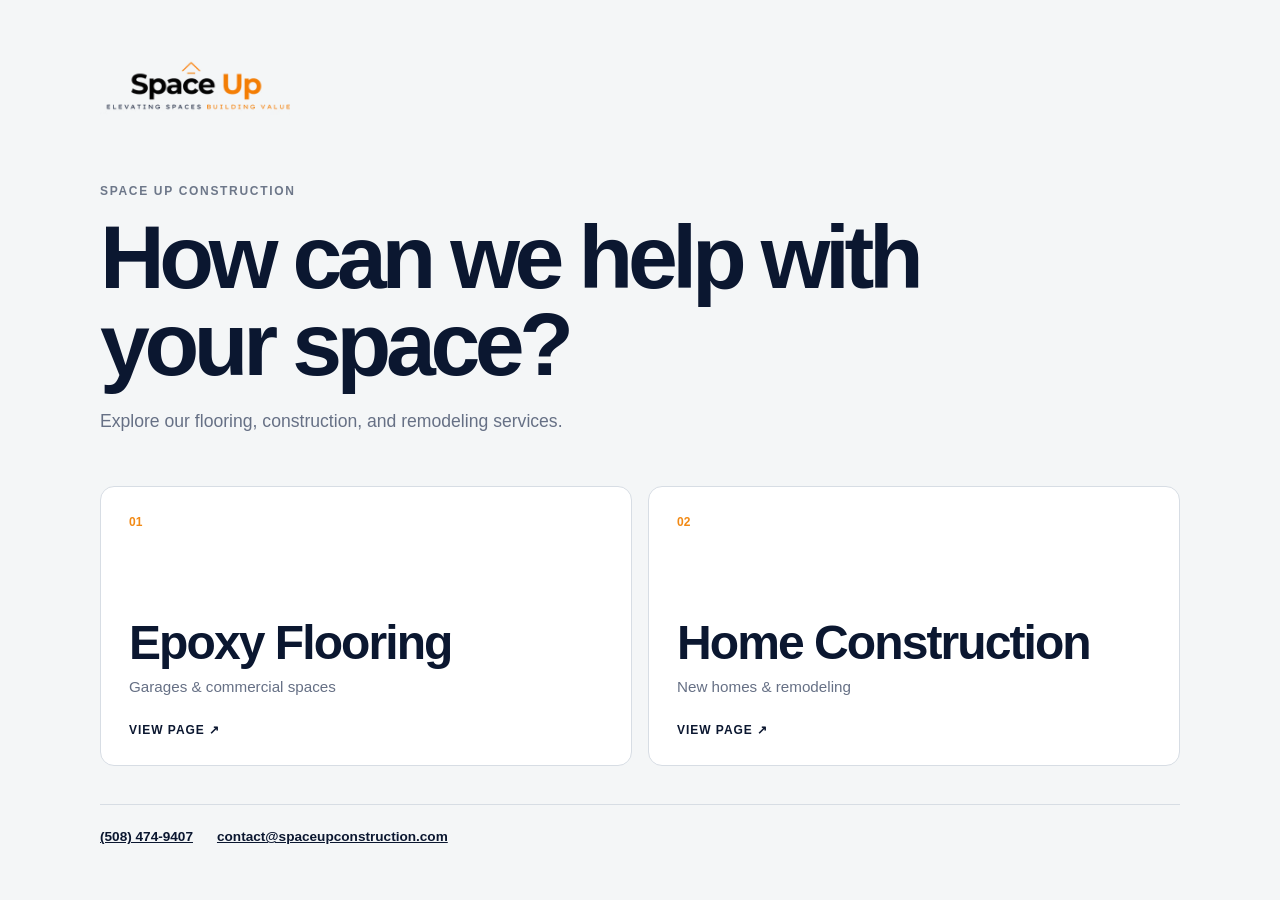
==== index.html @ f378be5f "Build Space Up landing pages" ====
<!doctype html>
<html lang="en-US">
<head>
  <meta charset="utf-8">
  <meta name="viewport" content="width=device-width, initial-scale=1">
  <meta name="description" content="Space Up Construction landing pages for epoxy flooring and residential construction services.">
  <title>Space Up Construction | Landing Pages</title>
  <link rel="stylesheet" href="styles.css">
</head>
<body>
  <main>
    <img class="logo" src="epoxy-flooring/assets/space-up-logo.avif" width="412" height="130" alt="Space Up Construction">
    <p class="eyebrow">Space Up Construction</p>
    <h1>How can we help with your space?</h1>
    <p class="intro">Explore our flooring, construction, and remodeling services.</p>
    <div class="links">
      <a href="epoxy-flooring/"><span>01</span><strong>Epoxy Flooring</strong><small>Garages &amp; commercial spaces</small><b>View page ↗</b></a>
      <a href="home-construction/"><span>02</span><strong>Home Construction</strong><small>New homes &amp; remodeling</small><b>View page ↗</b></a>
    </div>
    <div class="contact"><a href="tel:+15084749407">(508) 474-9407</a><a href="mailto:contact@spaceupconstruction.com">contact@spaceupconstruction.com</a></div>
  </main>
</body>
</html>
---- styles.css ----
:root { color-scheme: light; --ink: #0b1730; --accent: #f28a15; --paper: #f4f6f7; --line: #d7dde4; }
* { box-sizing: border-box; }
body { min-height: 100vh; margin: 0; display: grid; place-items: center; padding: 48px 24px; color: var(--ink); background: var(--paper); font-family: Inter, ui-sans-serif, -apple-system, BlinkMacSystemFont, "Segoe UI", sans-serif; }
main { width: min(100%, 1080px); }
.logo { width: 190px; height: auto; margin-bottom: 64px; }
.eyebrow { margin: 0 0 16px; color: #6d7789; font-size: .75rem; font-weight: 800; letter-spacing: .14em; text-transform: uppercase; }
h1 { max-width: 850px; margin: 0 0 22px; font-size: clamp(3rem, 7vw, 6.2rem); line-height: .98; letter-spacing: -.06em; }
.intro { margin: 0 0 54px; color: #667085; font-size: 1.1rem; }
.links { display: grid; grid-template-columns: repeat(2, 1fr); gap: 16px; }
.links a { min-height: 280px; display: flex; flex-direction: column; padding: 28px; border: 1px solid var(--line); border-radius: 14px; color: inherit; background: #fff; text-decoration: none; transition: transform .25s ease, box-shadow .25s ease; }
.links a:hover { transform: translateY(-4px); box-shadow: 0 24px 60px rgba(11,23,48,.12); }
.links span { margin-bottom: auto; color: var(--accent); font-size: .75rem; font-weight: 800; }
.links strong { font-size: clamp(1.8rem, 4vw, 3rem); letter-spacing: -.04em; }
.links small { margin-top: 8px; color: #667085; font-size: .95rem; }
.links b { margin-top: 28px; font-size: .75rem; letter-spacing: .08em; text-transform: uppercase; }
.contact { display: flex; gap: 24px; flex-wrap: wrap; margin-top: 38px; padding-top: 24px; border-top: 1px solid var(--line); }
.contact a { color: inherit; font-size: .85rem; font-weight: 700; }
@media (max-width: 680px) { body { align-items: start; padding-top: 28px; } .logo { margin-bottom: 48px; } .links { grid-template-columns: 1fr; } .links a { min-height: 240px; } }
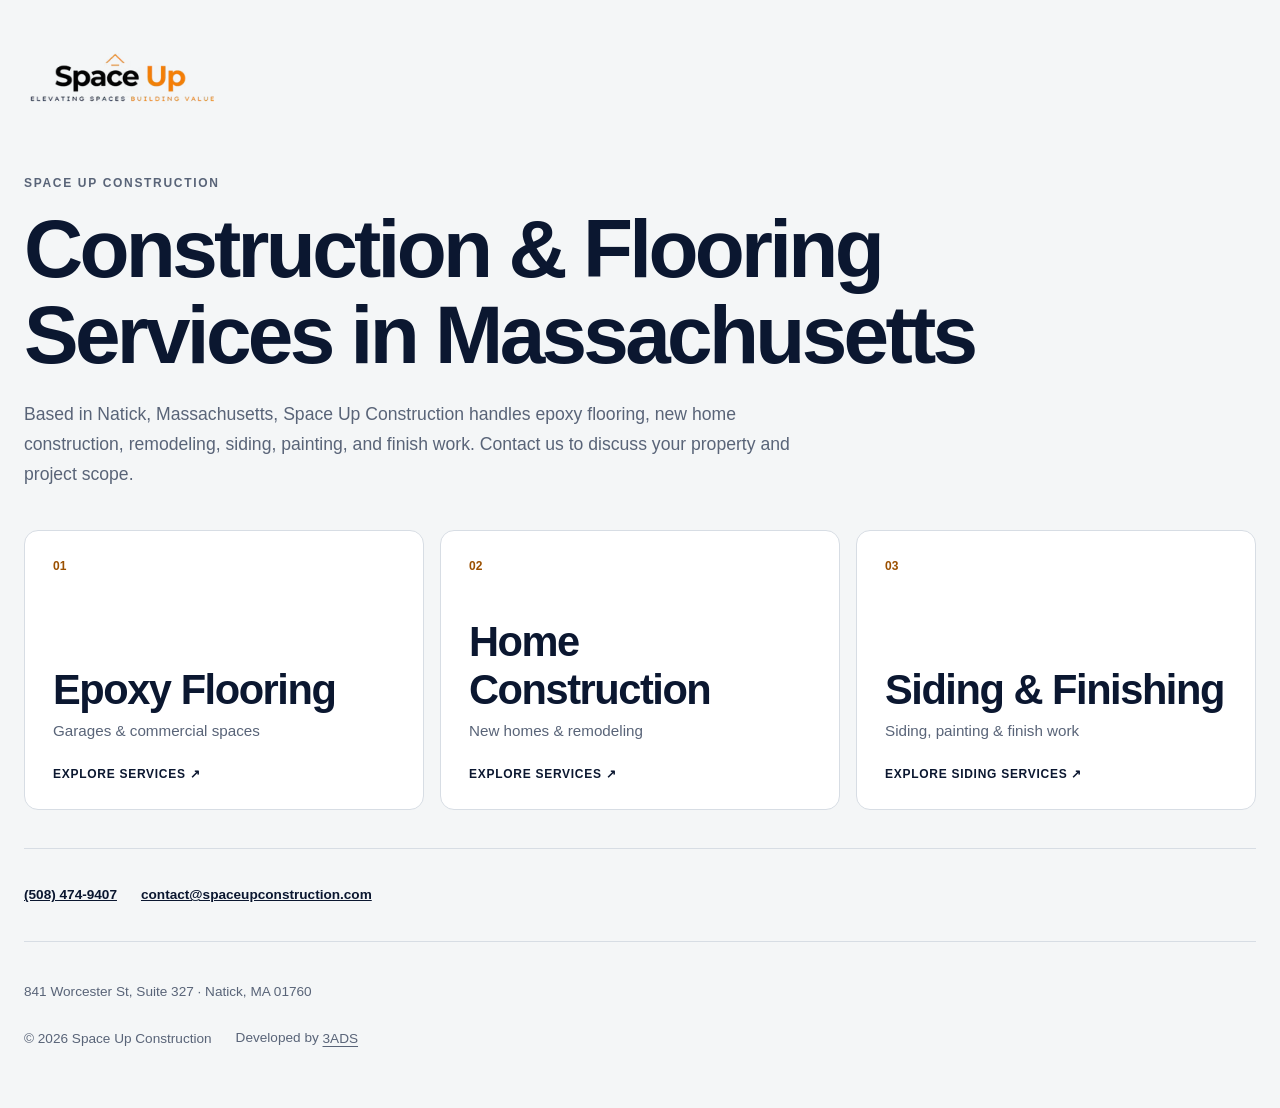
==== commit 76d5e95e: "Improve mobile-first LP performance, motion and SEO Add responsive AVIF/WebP images, progressive scr" ====
--- a/index.html
+++ b/index.html
@@ -2,22 +2,58 @@
 <html lang="en-US">
 <head>
   <meta charset="utf-8">
+  <link rel="preconnect" href="https://www.googletagmanager.com">
+  <link rel="preload" href="https://www.googletagmanager.com/gtm.js?id=GTM-52FS343L" as="script" fetchpriority="high">
+  <!-- Google Tag Manager: keep the inline script and its CSP SHA-256 hash in sync. -->
+  <script>(function(w,d,s,l,i){w[l]=w[l]||[];w[l].push({'gtm.start':
+new Date().getTime(),event:'gtm.js'});var f=d.getElementsByTagName(s)[0],
+j=d.createElement(s),dl=l!='dataLayer'?'&l='+l:'';j.async=true;
+j.setAttribute('fetchpriority','high');j.src=
+'https://www.googletagmanager.com/gtm.js?id='+i+dl;
+f.parentNode.insertBefore(j,f);
+})(window,document,'script','dataLayer','GTM-52FS343L');</script>
+  <!-- End Google Tag Manager -->
   <meta name="viewport" content="width=device-width, initial-scale=1">
-  <meta name="description" content="Space Up Construction landing pages for epoxy flooring and residential construction services.">
-  <title>Space Up Construction | Landing Pages</title>
-  <link rel="stylesheet" href="styles.css">
+  <meta name="description" content="Space Up Construction in Natick, MA: epoxy flooring, home construction, remodeling, siding and painting. Call (508) 474-9407 to discuss your project.">
+  <title>Construction &amp; Flooring Services in MA | Space Up</title>
+  <link rel="stylesheet" href="styles.css?v=b971d40eade5">
+  <meta name="theme-color" content="#0b1730">
+  <meta name="robots" content="index, follow, max-image-preview:large">
+  <link rel="canonical" href="https://services.spaceupconstruction.com/">
+  <link rel="describedby" href="/llms.txt" type="text/plain">
+  <meta property="og:type" content="website">
+  <meta property="og:site_name" content="Space Up Construction">
+  <meta property="og:locale" content="en_US">
+  <meta property="og:title" content="Construction &amp; Flooring Services in MA | Space Up">
+  <meta property="og:description" content="Space Up Construction in Natick, MA: epoxy flooring, home construction, remodeling, siding and painting. Call (508) 474-9407 to discuss your project.">
+  <meta property="og:url" content="https://services.spaceupconstruction.com/">
+  <meta property="og:image" content="https://services.spaceupconstruction.com/epoxy-flooring/assets/flake-epoxy-1200.webp">
+  <meta property="og:image:alt" content="Construction &amp; Flooring Services in Massachusetts">
+  <meta name="twitter:card" content="summary_large_image">
+  <meta name="twitter:title" content="Construction &amp; Flooring Services in MA | Space Up">
+  <meta name="twitter:description" content="Space Up Construction in Natick, MA: epoxy flooring, home construction, remodeling, siding and painting. Call (508) 474-9407 to discuss your project.">
+  <meta name="twitter:image" content="https://services.spaceupconstruction.com/epoxy-flooring/assets/flake-epoxy-1200.webp">
+  <script type="application/ld+json">{"@context":"https://schema.org","@graph":[{"@type":"GeneralContractor","@id":"https://services.spaceupconstruction.com/#business","name":"Space Up Construction","url":"https://services.spaceupconstruction.com/","telephone":"+1-508-474-9407","email":"contact@spaceupconstruction.com","logo":"https://services.spaceupconstruction.com/epoxy-flooring/assets/space-up-logo.avif","address":{"@type":"PostalAddress","streetAddress":"841 Worcester St, Suite 327","addressLocality":"Natick","addressRegion":"MA","postalCode":"01760","addressCountry":"US"},"areaServed":{"@type":"State","name":"Massachusetts"}},{"@type":"WebSite","@id":"https://services.spaceupconstruction.com/#website","url":"https://services.spaceupconstruction.com/","name":"Space Up Construction","inLanguage":"en-US","publisher":{"@id":"https://services.spaceupconstruction.com/#business"}},{"@type":"WebPage","@id":"https://services.spaceupconstruction.com/#webpage","url":"https://services.spaceupconstruction.com/","name":"Construction & Flooring Services in MA | Space Up","description":"Space Up Construction in Natick, MA: epoxy flooring, home construction, remodeling, siding and painting. Call (508) 474-9407 to discuss your project.","inLanguage":"en-US","isPartOf":{"@id":"https://services.spaceupconstruction.com/#website"},"about":{"@id":"https://services.spaceupconstruction.com/#business"}}]}</script>
+  <link rel="icon" href="/assets/favicon-32.png" type="image/png" sizes="32x32">
+  <link rel="apple-touch-icon" href="/assets/apple-touch-icon.png">
 </head>
 <body>
-  <main>
-    <img class="logo" src="epoxy-flooring/assets/space-up-logo.avif" width="412" height="130" alt="Space Up Construction">
+  <!-- Google Tag Manager (noscript) -->
+  <noscript><iframe src="https://www.googletagmanager.com/ns.html?id=GTM-52FS343L" height="0" width="0" hidden title="Google Tag Manager"></iframe></noscript>
+  <!-- End Google Tag Manager (noscript) -->
+  <a class="skip-link" href="#main">Skip to content</a>
+  <main id="main">
+    <img class="logo" src="epoxy-flooring/assets/space-up-logo-240.avif" srcset="epoxy-flooring/assets/space-up-logo-240.avif 240w, epoxy-flooring/assets/space-up-logo.avif 412w" sizes="190px" width="412" height="130" alt="Space Up Construction">
     <p class="eyebrow">Space Up Construction</p>
-    <h1>How can we help with your space?</h1>
-    <p class="intro">Explore our flooring, construction, and remodeling services.</p>
+    <h1>Construction &amp; Flooring Services in Massachusetts</h1>
+    <p class="intro">Based in Natick, Massachusetts, Space Up Construction handles epoxy flooring, new home construction, remodeling, siding, painting, and finish work. Contact us to discuss your property and project scope.</p>
     <div class="links">
-      <a href="epoxy-flooring/"><span>01</span><strong>Epoxy Flooring</strong><small>Garages &amp; commercial spaces</small><b>View page ↗</b></a>
-      <a href="home-construction/"><span>02</span><strong>Home Construction</strong><small>New homes &amp; remodeling</small><b>View page ↗</b></a>
+      <a href="epoxy-flooring/"><span>01</span><strong>Epoxy Flooring</strong><small>Garages &amp; commercial spaces</small><b>Explore services ↗</b></a>
+      <a href="home-construction/"><span>02</span><strong>Home Construction</strong><small>New homes &amp; remodeling</small><b>Explore services ↗</b></a>
+      <a href="siding-finishing/"><span>03</span><strong>Siding &amp; Finishing</strong><small>Siding, painting &amp; finish work</small><b>Explore siding services ↗</b></a>
     </div>
     <div class="contact"><a href="tel:+15084749407">(508) 474-9407</a><a href="mailto:contact@spaceupconstruction.com">contact@spaceupconstruction.com</a></div>
+    <footer><p>841 Worcester St, Suite 327 · Natick, MA 01760</p><span>© 2026 Space Up Construction</span><span class="developer-credit">Developed by <a href="https://3ads.com.br/">3ADS</a></span></footer>
   </main>
 </body>
 </html>
--- a/styles.css
+++ b/styles.css
@@ -1,18 +1,26 @@
-:root { color-scheme: light; --ink: #0b1730; --accent: #f28a15; --paper: #f4f6f7; --line: #d7dde4; }
+:root { color-scheme: light; --ink: #0b1730; --accent: #9b5000; --paper: #f4f6f7; --line: #d7dde4; }
 * { box-sizing: border-box; }
-body { min-height: 100vh; margin: 0; display: grid; place-items: center; padding: 48px 24px; color: var(--ink); background: var(--paper); font-family: Inter, ui-sans-serif, -apple-system, BlinkMacSystemFont, "Segoe UI", sans-serif; }
-main { width: min(100%, 1080px); }
-.logo { width: 190px; height: auto; margin-bottom: 64px; }
-.eyebrow { margin: 0 0 16px; color: #6d7789; font-size: .75rem; font-weight: 800; letter-spacing: .14em; text-transform: uppercase; }
-h1 { max-width: 850px; margin: 0 0 22px; font-size: clamp(3rem, 7vw, 6.2rem); line-height: .98; letter-spacing: -.06em; }
-.intro { margin: 0 0 54px; color: #667085; font-size: 1.1rem; }
-.links { display: grid; grid-template-columns: repeat(2, 1fr); gap: 16px; }
-.links a { min-height: 280px; display: flex; flex-direction: column; padding: 28px; border: 1px solid var(--line); border-radius: 14px; color: inherit; background: #fff; text-decoration: none; transition: transform .25s ease, box-shadow .25s ease; }
+body { min-height: 100svh; margin: 0; padding: 28px 18px 40px; color: var(--ink); background: var(--paper); font-family: ui-sans-serif, -apple-system, BlinkMacSystemFont, "Segoe UI", sans-serif; }
+main { width: min(100%, 1240px); margin-inline: auto; }
+.logo { width: 190px; max-width: 100%; height: auto; margin-bottom: 48px; }
+.eyebrow { margin: 0 0 16px; color: #596478; font-size: .75rem; font-weight: 800; letter-spacing: .14em; text-transform: uppercase; }
+h1 { max-width: 1050px; margin: 0 0 22px; font-size: clamp(2.5rem, 10vw, 4rem); line-height: 1.05; letter-spacing: -.045em; overflow-wrap: break-word; }
+.intro { max-width: 800px; margin: 0 0 40px; color: #596478; font-size: 1.1rem; line-height: 1.7; }
+.links { display: grid; grid-template-columns: 1fr; gap: 16px; }
+.links a { min-width: 0; min-height: 240px; display: flex; flex-direction: column; padding: 24px; border: 1px solid var(--line); border-radius: 14px; color: inherit; background: #fff; text-decoration: none; transition: transform .25s ease, box-shadow .25s ease; }
 .links a:hover { transform: translateY(-4px); box-shadow: 0 24px 60px rgba(11,23,48,.12); }
 .links span { margin-bottom: auto; color: var(--accent); font-size: .75rem; font-weight: 800; }
-.links strong { font-size: clamp(1.8rem, 4vw, 3rem); letter-spacing: -.04em; }
-.links small { margin-top: 8px; color: #667085; font-size: .95rem; }
-.links b { margin-top: 28px; font-size: .75rem; letter-spacing: .08em; text-transform: uppercase; }
-.contact { display: flex; gap: 24px; flex-wrap: wrap; margin-top: 38px; padding-top: 24px; border-top: 1px solid var(--line); }
-.contact a { color: inherit; font-size: .85rem; font-weight: 700; }
-@media (max-width: 680px) { body { align-items: start; padding-top: 28px; } .logo { margin-bottom: 48px; } .links { grid-template-columns: 1fr; } .links a { min-height: 240px; } }
+.links strong { font-size: clamp(1.7rem, 5vw, 2.6rem); letter-spacing: -.035em; line-height: 1.15; }
+.links small { margin-top: 8px; color: #596478; font-size: .95rem; }
+.links b { margin-top: 28px; font-size: .75rem; letter-spacing: .06em; text-transform: uppercase; }
+.contact { display: flex; gap: 8px 24px; flex-wrap: wrap; margin-top: 38px; padding-top: 24px; border-top: 1px solid var(--line); }
+.contact a { color: inherit; font-size: .85rem; font-weight: 700; min-height: 44px; display: inline-flex; align-items: center; overflow-wrap: anywhere; max-width: 100%; }
+footer { margin-top: 24px; padding-top: 24px; border-top: 1px solid var(--line); color: #596478; font-size: .85rem; line-height: 1.7; }
+footer span { display: block; }
+.developer-credit a { min-height: 44px; display: inline-flex; align-items: center; color: inherit; text-underline-offset: 3px; }
+.skip-link { position: fixed; top: -80px; left: 16px; padding: 12px 18px; background: white; }
+.skip-link:focus { top: 16px; }
+:focus-visible { outline: 3px solid #9b5000; outline-offset: 4px; }
+@media (min-width: 681px) { body { padding: 48px 24px; } .logo { margin-bottom: 64px; } h1 { font-size: clamp(3rem, 6.4vw, 6rem); } .links { grid-template-columns: repeat(2, minmax(0, 1fr)); } .links a { min-height: 280px; padding: 28px; } footer span { display: inline-block; margin-right: 24px; } }
+@media (min-width: 981px) { .links { grid-template-columns: repeat(3, minmax(0, 1fr)); } }
+@media (prefers-reduced-motion: reduce) { *, *::before, *::after { transition: none !important; } }
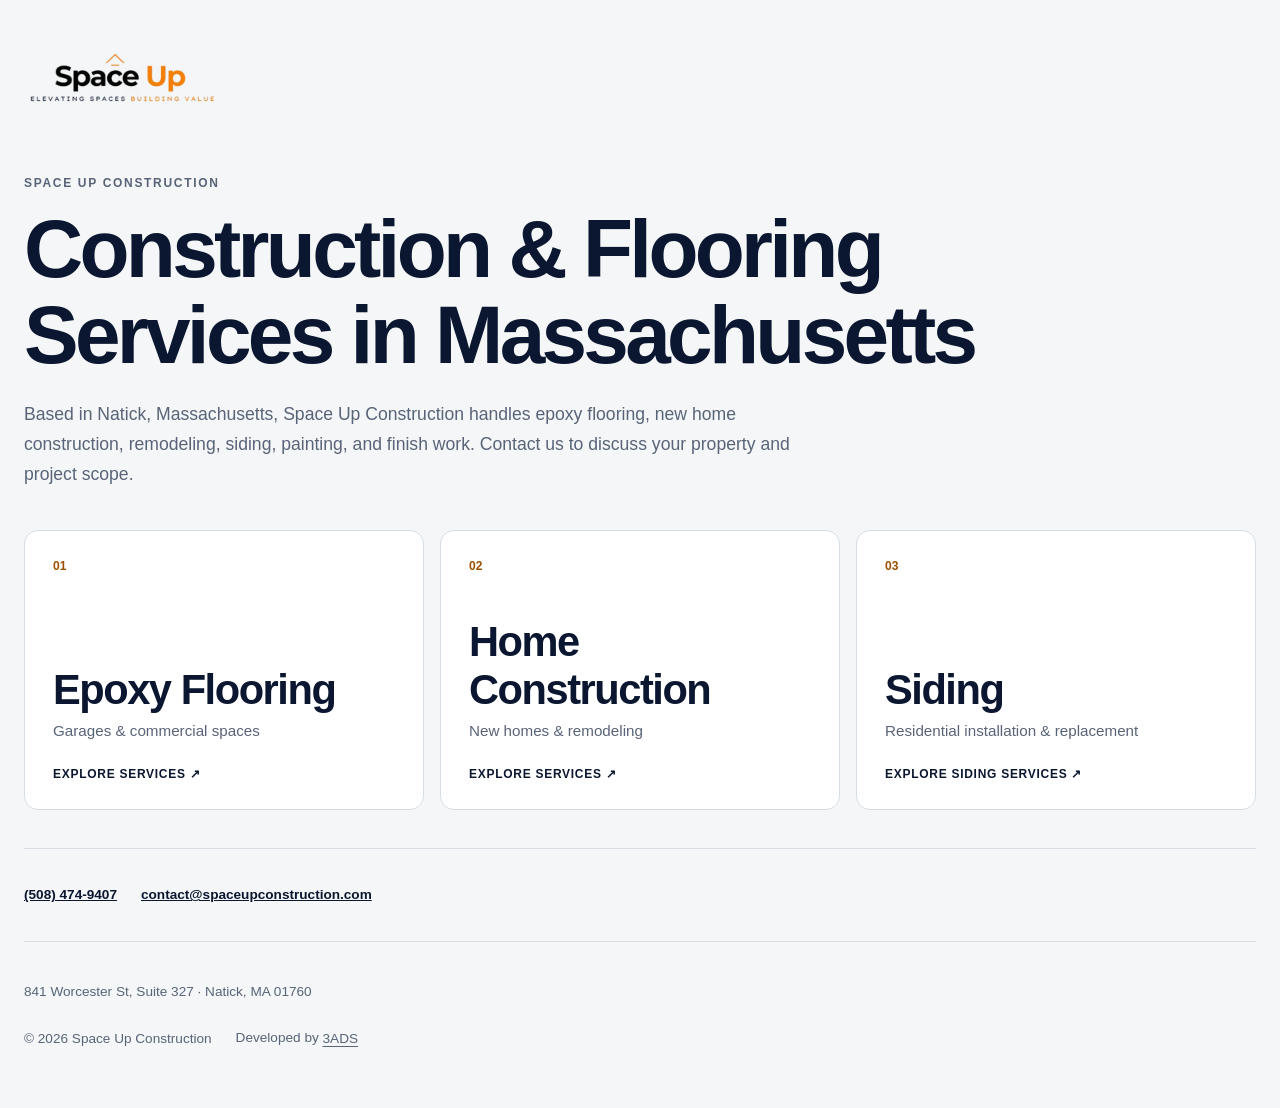
==== commit 8bb40a26: "Focus siding landing page exclusively on installation and replacement" ====
--- a/index.html
+++ b/index.html
@@ -50,7 +50,7 @@
     <div class="links">
       <a href="epoxy-flooring/"><span>01</span><strong>Epoxy Flooring</strong><small>Garages &amp; commercial spaces</small><b>Explore services ↗</b></a>
       <a href="home-construction/"><span>02</span><strong>Home Construction</strong><small>New homes &amp; remodeling</small><b>Explore services ↗</b></a>
-      <a href="siding-finishing/"><span>03</span><strong>Siding &amp; Finishing</strong><small>Siding, painting &amp; finish work</small><b>Explore siding services ↗</b></a>
+      <a href="siding-finishing/"><span>03</span><strong>Siding</strong><small>Residential installation &amp; replacement</small><b>Explore siding services ↗</b></a>
     </div>
     <div class="contact"><a href="tel:+15084749407">(508) 474-9407</a><a href="mailto:contact@spaceupconstruction.com">contact@spaceupconstruction.com</a></div>
     <footer><p>841 Worcester St, Suite 327 · Natick, MA 01760</p><span>© 2026 Space Up Construction</span><span class="developer-credit">Developed by <a href="https://3ads.com.br/">3ADS</a></span></footer>
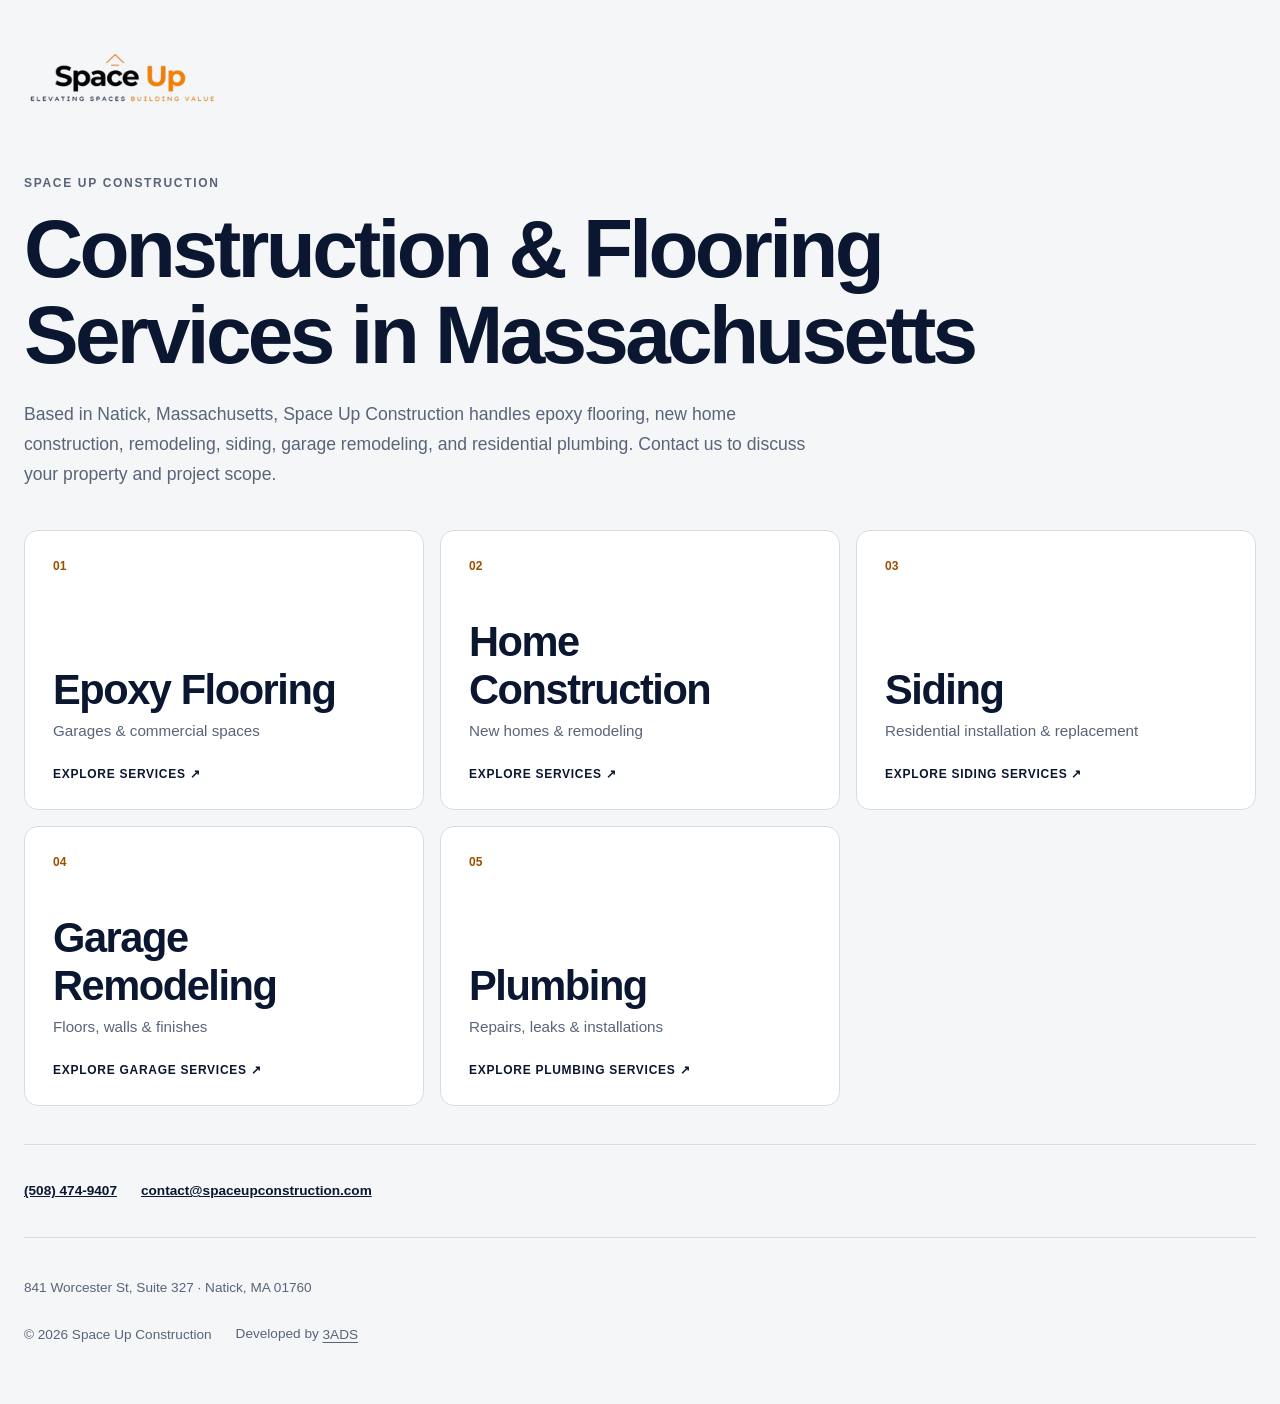
==== commit a11a8419: "Add garage remodeling and plumbing landing pages Build /garage-remodeling/ and /plumbing/ from the s" ====
--- a/index.html
+++ b/index.html
@@ -14,7 +14,7 @@
 })(window,document,'script','dataLayer','GTM-52FS343L');</script>
   <!-- End Google Tag Manager -->
   <meta name="viewport" content="width=device-width, initial-scale=1">
-  <meta name="description" content="Space Up Construction in Natick, MA: epoxy flooring, home construction, remodeling, siding and painting. Call (508) 474-9407 to discuss your project.">
+  <meta name="description" content="Space Up Construction in Natick, MA: epoxy flooring, home construction, remodeling, siding, garage remodeling and plumbing. Call (508) 474-9407 to discuss your project.">
   <title>Construction &amp; Flooring Services in MA | Space Up</title>
   <link rel="stylesheet" href="styles.css?v=b971d40eade5">
   <meta name="theme-color" content="#0b1730">
@@ -25,13 +25,13 @@
   <meta property="og:site_name" content="Space Up Construction">
   <meta property="og:locale" content="en_US">
   <meta property="og:title" content="Construction &amp; Flooring Services in MA | Space Up">
-  <meta property="og:description" content="Space Up Construction in Natick, MA: epoxy flooring, home construction, remodeling, siding and painting. Call (508) 474-9407 to discuss your project.">
+  <meta property="og:description" content="Space Up Construction in Natick, MA: epoxy flooring, home construction, remodeling, siding, garage remodeling and plumbing. Call (508) 474-9407 to discuss your project.">
   <meta property="og:url" content="https://services.spaceupconstruction.com/">
   <meta property="og:image" content="https://services.spaceupconstruction.com/epoxy-flooring/assets/flake-epoxy-1200.webp">
   <meta property="og:image:alt" content="Construction &amp; Flooring Services in Massachusetts">
   <meta name="twitter:card" content="summary_large_image">
   <meta name="twitter:title" content="Construction &amp; Flooring Services in MA | Space Up">
-  <meta name="twitter:description" content="Space Up Construction in Natick, MA: epoxy flooring, home construction, remodeling, siding and painting. Call (508) 474-9407 to discuss your project.">
+  <meta name="twitter:description" content="Space Up Construction in Natick, MA: epoxy flooring, home construction, remodeling, siding, garage remodeling and plumbing. Call (508) 474-9407 to discuss your project.">
   <meta name="twitter:image" content="https://services.spaceupconstruction.com/epoxy-flooring/assets/flake-epoxy-1200.webp">
   <script type="application/ld+json">{"@context":"https://schema.org","@graph":[{"@type":"GeneralContractor","@id":"https://services.spaceupconstruction.com/#business","name":"Space Up Construction","url":"https://services.spaceupconstruction.com/","telephone":"+1-508-474-9407","email":"contact@spaceupconstruction.com","logo":"https://services.spaceupconstruction.com/epoxy-flooring/assets/space-up-logo.avif","address":{"@type":"PostalAddress","streetAddress":"841 Worcester St, Suite 327","addressLocality":"Natick","addressRegion":"MA","postalCode":"01760","addressCountry":"US"},"areaServed":{"@type":"State","name":"Massachusetts"}},{"@type":"WebSite","@id":"https://services.spaceupconstruction.com/#website","url":"https://services.spaceupconstruction.com/","name":"Space Up Construction","inLanguage":"en-US","publisher":{"@id":"https://services.spaceupconstruction.com/#business"}},{"@type":"WebPage","@id":"https://services.spaceupconstruction.com/#webpage","url":"https://services.spaceupconstruction.com/","name":"Construction & Flooring Services in MA | Space Up","description":"Space Up Construction in Natick, MA: epoxy flooring, home construction, remodeling, siding and painting. Call (508) 474-9407 to discuss your project.","inLanguage":"en-US","isPartOf":{"@id":"https://services.spaceupconstruction.com/#website"},"about":{"@id":"https://services.spaceupconstruction.com/#business"}}]}</script>
   <link rel="icon" href="/assets/favicon-32.png" type="image/png" sizes="32x32">
@@ -46,11 +46,13 @@
     <img class="logo" src="epoxy-flooring/assets/space-up-logo-240.avif" srcset="epoxy-flooring/assets/space-up-logo-240.avif 240w, epoxy-flooring/assets/space-up-logo.avif 412w" sizes="190px" width="412" height="130" alt="Space Up Construction">
     <p class="eyebrow">Space Up Construction</p>
     <h1>Construction &amp; Flooring Services in Massachusetts</h1>
-    <p class="intro">Based in Natick, Massachusetts, Space Up Construction handles epoxy flooring, new home construction, remodeling, siding, painting, and finish work. Contact us to discuss your property and project scope.</p>
+    <p class="intro">Based in Natick, Massachusetts, Space Up Construction handles epoxy flooring, new home construction, remodeling, siding, garage remodeling, and residential plumbing. Contact us to discuss your property and project scope.</p>
     <div class="links">
       <a href="epoxy-flooring/"><span>01</span><strong>Epoxy Flooring</strong><small>Garages &amp; commercial spaces</small><b>Explore services ↗</b></a>
       <a href="home-construction/"><span>02</span><strong>Home Construction</strong><small>New homes &amp; remodeling</small><b>Explore services ↗</b></a>
       <a href="siding-finishing/"><span>03</span><strong>Siding</strong><small>Residential installation &amp; replacement</small><b>Explore siding services ↗</b></a>
+      <a href="garage-remodeling/"><span>04</span><strong>Garage Remodeling</strong><small>Floors, walls &amp; finishes</small><b>Explore garage services ↗</b></a>
+      <a href="plumbing/"><span>05</span><strong>Plumbing</strong><small>Repairs, leaks &amp; installations</small><b>Explore plumbing services ↗</b></a>
     </div>
     <div class="contact"><a href="tel:+15084749407">(508) 474-9407</a><a href="mailto:contact@spaceupconstruction.com">contact@spaceupconstruction.com</a></div>
     <footer><p>841 Worcester St, Suite 327 · Natick, MA 01760</p><span>© 2026 Space Up Construction</span><span class="developer-credit">Developed by <a href="https://3ads.com.br/">3ADS</a></span></footer>
